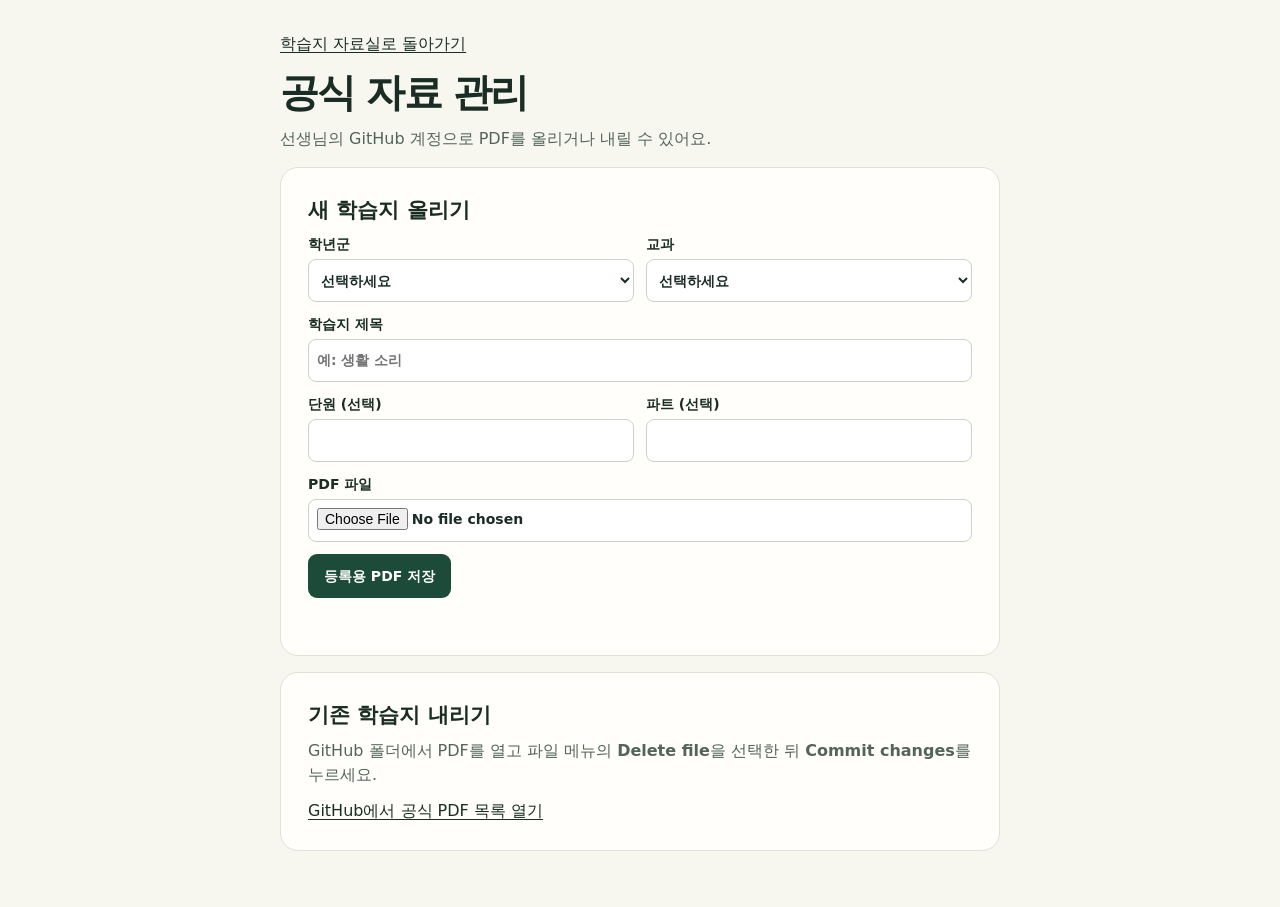
==== admin.html @ b0caa613 "Withdraw old Korean worksheet and add owner upload page" ====
<!doctype html>
<html lang="ko">
<head>
<meta charset="utf-8">
<meta name="viewport" content="width=device-width, initial-scale=1">
<meta name="robots" content="noindex, follow">
<title>공식 자료 관리 | 꾸준히 학습지</title>
<link rel="stylesheet" href="style.css?v=3">
<style>
.admin{max-width:720px;margin-block:32px 56px}
.admin h1{margin:8px 0 4px;font-size:clamp(28px,5vw,39px);letter-spacing:-.045em}
.admin h2{margin:0 0 8px;font-size:21px}
.admin p{margin:0 0 12px;color:var(--muted)}
.admin-panel{border:1px solid var(--line);background:var(--white);border-radius:var(--radius);padding:clamp(15px,4vw,27px);margin-top:16px}
.admin-row{display:grid;grid-template-columns:1fr 1fr;gap:12px}
.admin label{display:grid;gap:4px;margin-bottom:12px;font-size:14px;font-weight:750}
.admin input,.admin select{width:100%;min-width:0;min-height:43px;background:#fff;border:1px solid #c8d5c8;border-radius:8px;padding:8px;color:var(--ink)}
.admin a:not(.button){text-decoration:underline;text-underline-offset:3px}
.admin .button{white-space:normal;text-align:center}
#upload-steps{margin-top:14px;background:#edf4e9;border-radius:10px;padding:14px;overflow-wrap:anywhere}
#upload-steps p{margin-bottom:8px}
.admin .form-status{margin:8px 0 0;min-height:1.35em}
@media(max-width:420px){.admin-row{gap:8px}}
</style>
<script src="admin.js" defer></script>
</head>
<body>
<main class="wrap admin">
  <a href="./">학습지 자료실로 돌아가기</a>
  <h1>공식 자료 관리</h1>
  <p>선생님의 GitHub 계정으로 PDF를 올리거나 내릴 수 있어요.</p>
  <section class="admin-panel" aria-labelledby="upload-title">
    <h2 id="upload-title">새 학습지 올리기</h2>
    <form id="prepare-pdf">
      <div class="admin-row">
        <label>학년군<select name="grade" required>
          <option value="">선택하세요</option><option>초등 1~2학년</option><option>초등 3~4학년</option><option>초등 5~6학년</option><option>중등 1~3학년</option><option>고등 1~3학년</option>
        </select></label>
        <label>교과<select name="subject" required>
          <option value="">선택하세요</option><option>국어</option><option>수학</option><option>일상생활</option>
        </select></label>
      </div>
      <label>학습지 제목<input name="title" required maxlength="70" placeholder="예: 생활 소리"></label>
      <div class="admin-row">
        <label>단원 (선택)<input name="unit" type="number" min="1" max="99" step="1"></label>
        <label>파트 (선택)<input name="part" type="number" min="1" max="99" step="1"></label>
      </div>
      <label>PDF 파일<input name="pdf" type="file" accept=".pdf,application/pdf" required></label>
      <button class="button button-green" type="submit">등록용 PDF 저장</button>
      <p class="form-status" id="prepare-status" role="status"></p>
    </form>
    <div id="upload-steps" hidden>
      <p><strong>저장할 파일</strong> <span id="prepared-name"></span></p>
      <p>아래 버튼을 눌러 저장한 PDF를 선택하고 <strong>Commit changes</strong>를 누르세요. 배포가 끝나면 자료실에 표시됩니다.</p>
      <a class="button button-green" href="https://github.com/zxc3285123-web/kkujunhi-worksheets/upload/main/materials" target="_blank" rel="noopener">GitHub에서 PDF 올리기</a>
    </div>
    <noscript><p>파일 이름 자동 지정에는 자바스크립트가 필요해요. 아래 GitHub 폴더의 안내에 따라 직접 올릴 수 있어요.</p></noscript>
  </section>
  <section class="admin-panel" aria-labelledby="remove-title">
    <h2 id="remove-title">기존 학습지 내리기</h2>
    <p>GitHub 폴더에서 PDF를 열고 파일 메뉴의 <strong>Delete file</strong>을 선택한 뒤 <strong>Commit changes</strong>를 누르세요.</p>
    <a href="https://github.com/zxc3285123-web/kkujunhi-worksheets/tree/main/materials" target="_blank" rel="noopener">GitHub에서 공식 PDF 목록 열기</a>
  </section>
</main>
</body>
</html>
---- style.css ----
:root{color-scheme:light;--ink:#192d24;--muted:#53655a;--green:#1c4b39;--deep:#123e30;--bg:#f7f7ef;--line:#dce3d8;--white:#fffefa;--yellow:#f1e299;--radius:18px;font-family:"Pretendard","Apple SD Gothic Neo","Malgun Gothic",system-ui,sans-serif}
*{box-sizing:border-box}body{margin:0;background:var(--bg);color:var(--ink);line-height:1.5;word-break:keep-all}a{color:inherit;text-decoration:none}button,input,select,textarea{font:inherit}button{color:inherit;cursor:pointer}button:focus-visible,a:focus-visible,input:focus-visible,select:focus-visible,textarea:focus-visible{outline:3px solid #a56d0b;outline-offset:3px}[hidden]{display:none!important}.wrap{width:min(1220px,calc(100% - 80px));margin-inline:auto}.sr-only,.skip:not(:focus){position:absolute;width:1px;height:1px;overflow:hidden;clip-path:inset(50%)}.skip:focus{position:absolute;z-index:9;background:#fff;padding:12px;top:6px;left:6px}.header{border-bottom:1px solid #e3e6dc;background:#fafaf4}.header-inner{min-height:76px;display:flex;align-items:center;justify-content:space-between;gap:24px}.brand{font-size:19px;display:flex;align-items:center;font-weight:850;gap:11px;line-height:1.15;letter-spacing:-.045em}.brand small{display:block;margin-top:5px;color:var(--muted);font-weight:650;font-size:11px;letter-spacing:0}.brand-icon{display:grid;place-items:center;width:42px;height:42px;background:#204d3c;color:#fff;border-radius:13px}.brand-icon svg{width:23px;height:23px}.header nav{display:flex;gap:32px;align-self:stretch;align-items:stretch;font-size:14px;font-weight:750}.header nav a{display:grid;place-items:center;border-bottom:3px solid transparent;padding:3px 5px 0;color:var(--muted)}.header nav a[aria-current]{border-bottom-color:#327256;color:var(--deep)}.button{display:inline-flex;align-items:center;justify-content:center;gap:8px;min-height:44px;padding:9px 15px;border-radius:9px;border:1px solid transparent;font-size:14px;font-weight:750;white-space:nowrap}.button:hover{filter:brightness(.94)}svg{width:18px;height:18px;vertical-align:middle;flex-shrink:0}.share-top,.community-share{background:#edf2e8;border-color:#d2dfd2;color:#234b39}.button-green{background:var(--green);color:#fff}.hero{position:relative;isolation:isolate;display:flex;align-items:center;min-height:394px;margin-top:31px;border-radius:24px;overflow:hidden;background:var(--deep);color:#fff;box-shadow:0 9px 22px #2445331a}.hero-copy{position:relative;z-index:2;padding:41px 0 45px 52px}.eyebrow{display:flex;align-items:center;gap:8px;color:#e0edc6;font-weight:720;font-size:14px;margin:0 0 13px;letter-spacing:.035em}.eyebrow>span{width:7px;height:7px;border-radius:50%;background:#e0df8b}.hero h1{font-size:clamp(58px,6vw,88px);font-weight:880;letter-spacing:-.09em;line-height:.99;margin:0}.hero h1 span{color:#e9d87d}.hero-description{color:#d6e6d9;margin:20px 0 23px;font-size:15px;line-height:1.65}.hero-actions{display:flex;flex-wrap:wrap;gap:10px}.button-cream{background:#f5e8ad;color:#233c28}.button-ghost{border-color:#a6c3af65;color:#f1f8e9;background:#ffffff0a}.hero-art{position:absolute;z-index:1;right:0;top:0;height:100%;width:55%;background-image:radial-gradient(#bdd5b349 1px,transparent 1px);background-size:18px 18px;mask-image:linear-gradient(to right,transparent,#000 11%);pointer-events:none}.art-orbit{position:absolute;right:11%;top:4%;width:355px;height:355px;border-radius:50%;background:#326751;border:1px solid #86ac8d42;box-shadow:0 0 0 22px #a5be9318}.paper{position:absolute;width:clamp(145px,19vw,260px);height:auto;border-radius:9px;border:5px solid #fffef5;box-shadow:0 15px 30px #05231675}.paper-back{right:41%;top:13%;transform:rotate(-14deg)}.paper-front{right:17%;top:12%;transform:rotate(11deg)}.art-star,.art-spark,.art-dot{position:absolute;z-index:2;color:#f3e397;line-height:1}.art-spark{font-size:52px;right:7%;top:15%}.art-star{font-size:35px;left:16%;top:70%}.art-dot{right:12%;bottom:17%;width:8px;height:8px;border-radius:50%;background:#e8db9c}.print-label{position:absolute;z-index:2;right:10%;bottom:10%;transform:rotate(-7deg);background:#f1e19a;color:#294636;border:1px solid #564a2e35;border-radius:8px;padding:9px 13px;box-shadow:0 4px 12px #18372747;font-weight:800;font-size:13px;display:flex;align-items:center;gap:6px}.workspace{display:grid;grid-template-columns:216px minmax(0,1fr);gap:32px;margin-top:33px;scroll-margin-top:16px;align-items:start;outline:none}.sidebar{border:1px solid var(--line);border-radius:var(--radius);background:var(--white);padding:17px 13px}.sidebar h2{font-size:16px;margin:0 7px 13px;display:flex;gap:8px;align-items:center}.sidebar h2 svg{color:#356e56}.grade-group{margin:11px 0 4px;padding:0 9px;font-size:11px;color:var(--muted);font-weight:800}.grade-button{display:flex;align-items:center;justify-content:space-between;gap:3px;border:1px solid transparent;border-radius:8px;background:transparent;width:100%;text-align:left;font-size:13px;font-weight:650;min-height:36px;padding:6px 9px}.grade-button:hover,.grade-button[aria-pressed=true]{background:#e6efe4;color:#1d5138}.grade-button[aria-pressed=true]{border-color:#dce8db;font-weight:800}.grade-button span{font-size:11px;color:#4b6a55}.section-heading{min-height:66px;display:flex;gap:12px;align-items:flex-start;justify-content:space-between}.section-heading h2{font-size:30px;line-height:1.18;letter-spacing:-.065em;margin:0 0 7px}.section-heading p{font-size:14px;color:var(--muted);margin:0}.toolbar{display:flex;flex-wrap:wrap;justify-content:space-between;gap:10px;margin-top:13px;padding-bottom:13px;border-bottom:1px solid var(--line)}#subject-filter{display:flex;flex-wrap:wrap;gap:6px}.subject-button{min-height:41px;padding:7px 12px;border:1px solid var(--line);border-radius:8px;background:var(--white);font-size:13px;font-weight:760}.subject-button:hover{background:#eef2e8}.subject-button[aria-pressed=true]{background:var(--green);border-color:var(--green);color:#fff}.search{display:flex;align-items:center;gap:7px;min-height:41px;max-width:100%;width:220px;padding:0 10px;background:var(--white);border:1px solid var(--line);border-radius:8px;color:var(--muted)}.search:focus-within{outline:2px solid #508267;outline-offset:2px}.search input{min-width:0;width:100%;border:none;outline:none!important;background:transparent;color:var(--ink);font-size:13px}.results{display:flex;justify-content:space-between;align-items:center;min-height:43px;font-size:13px;font-weight:750;color:var(--muted)}.results p{margin:0}.reset{border:0;background:none;text-decoration:underline;min-height:40px;font-size:13px}.cards{display:grid;grid-template-columns:repeat(3,minmax(0,1fr));gap:15px}.card{overflow:hidden;display:flex;flex-direction:column;border:1px solid var(--line);border-radius:14px;background:var(--white)}.card-preview{height:150px;overflow:hidden;text-align:center;display:flex;align-items:flex-start;justify-content:center;border:0;width:100%;padding:10px 10px 0;background:var(--subject-color);position:relative}.card-preview:hover img{transform:translateY(-3px)}.card-preview img{width:min(70%,193px);height:auto;box-shadow:0 4px 14px #132f292f;border-radius:5px;transition:transform .16s ease}.card-preview>span{position:absolute;left:9px;top:9px;background:#fffef9;margin:0;padding:3px 6px;border-radius:5px;color:var(--ink);font-size:11px;font-weight:800}.card-body{padding:13px;flex:1;display:flex;flex-direction:column}.meta,.card p{font-size:12px;color:var(--muted);margin:0 0 8px}.meta{display:flex;align-items:center;flex-wrap:wrap;gap:5px;font-weight:750}.tag{background:var(--subject-color);padding:2px 6px;border-radius:5px;color:var(--ink)}.card h3{font-size:18px;letter-spacing:-.055em;line-height:1.28;margin:0 0 7px;overflow-wrap:anywhere}.card p{overflow-wrap:anywhere}.card-actions{display:flex;gap:6px;margin-top:auto;padding-top:5px;flex-wrap:wrap}.card-actions .button{font-size:12px;padding:7px 9px;min-height:39px;flex:1}.card-actions .secondary{background:#f3f5ef;border-color:#e0e7dc}.empty,.network-note{grid-column:1/-1;border:1px dashed #c9dacb;border-radius:13px;padding:20px;background:#f9faf4;font-size:14px;color:var(--muted)}.empty{padding:36px 18px;text-align:center}.empty h3{margin:0 0 6px;color:var(--ink);font-size:19px}.empty p{margin:0}.network-note{margin:0 0 12px}.network-note a{text-decoration:underline}.footer{margin-top:48px;border-top:1px solid var(--line);padding:20px 0;color:var(--muted);font-size:12px}.footer-inner,.footer-inner div{display:flex;justify-content:space-between;flex-wrap:wrap;gap:12px}.footer a:hover{text-decoration:underline}.footer svg{width:13px;height:13px}dialog{width:min(680px,calc(100% - 25px));max-height:calc(100dvh - 25px);border:1px solid var(--line);border-radius:18px;box-shadow:0 20px 70px #0524194a;background:var(--white);color:var(--ink);padding:22px}dialog::backdrop{background:#10271db0}.dialog-top{display:flex;justify-content:space-between;align-items:center;gap:10px}.dialog-top h2{margin:0;line-height:1.3;letter-spacing:-.055em}.icon-button{display:grid;place-items:center;width:41px;height:41px;background:#eff3ea;border:0;border-radius:9px}.dialog-actions{display:flex;justify-content:flex-end;flex-wrap:wrap;gap:8px;margin-top:15px}#detail-meta,.share-help,.form-note{font-size:14px;color:var(--muted)}#detail-images{display:grid;grid-template-columns:repeat(2,minmax(0,1fr));gap:10px}#detail-images figure{margin:0;text-align:center;font-size:12px;color:var(--muted)}#detail-images img{width:100%;height:auto;display:block;border:1px solid var(--line);border-radius:9px}#share-dialog{max-width:510px}#share-form label{display:grid;gap:4px;margin-bottom:11px;font-size:14px;font-weight:750}#share-form input,#share-form select,#share-form textarea{border:1px solid #c8d5c8;border-radius:8px;background:#fff;color:var(--ink);padding:9px;width:100%;min-height:43px}.field-row{display:grid;grid-template-columns:1fr 1fr;gap:10px}.form-note{background:#eef3e8;border-radius:8px;padding:9px;margin:0;font-size:13px}
@media(max-width:980px){.wrap{width:calc(100% - 44px)}.workspace{grid-template-columns:177px minmax(0,1fr);gap:18px}.hero-copy{padding-left:33px}.hero-art{width:51%}.art-orbit{right:8%;top:15%;width:280px;height:280px}.paper{top:21%;width:clamp(130px,21vw,200px)}.cards{grid-template-columns:repeat(2,minmax(0,1fr))}}
@media(max-width:680px){.wrap{width:calc(100% - 26px)}.header-inner{min-height:70px;display:grid;grid-template-columns:1fr auto;gap:0 8px;padding-top:8px}.brand{font-size:17px}.brand-icon{width:36px;height:36px}.header nav{grid-row:2;grid-column:1/-1;gap:18px;min-height:40px;font-size:13px}.share-top{grid-column:2;grid-row:1;min-height:38px;font-size:12px}.hero{min-height:0;margin-top:15px;border-radius:17px}.hero-copy{padding:25px 15px 24px;width:100%}.hero h1{font-size:clamp(48px,10vw,66px)}.hero-description{margin:13px 0;font-size:13px;max-width:60%}.desktop{display:none}.hero-actions{gap:6px}.hero-actions .button{padding:7px 9px;font-size:12px;min-height:39px}.hero-art{width:46%;height:77%;top:10px}.art-orbit{width:155px;height:155px;top:12%;right:0}.paper{border-width:3px;width:66%;border-radius:5px}.paper-back{right:33%;top:21%}.paper-front{right:10%;top:19%}.art-star,.print-label{display:none}.art-spark{font-size:27px;right:8%;top:8%}.workspace{display:block;margin-top:19px}.sidebar{padding:9px 10px;margin-bottom:18px}.sidebar h2{margin:0 4px 6px;font-size:14px}#grade-filter{display:flex;flex-wrap:wrap;gap:4px}.grade-group{display:none}.grade-button{width:auto;min-height:37px;font-size:12px;padding:5px 7px}.grade-button span{display:none}.section-heading{min-height:auto}.section-heading h2{font-size:25px}.section-heading p{font-size:13px}.toolbar{margin-top:10px;gap:7px}.search{width:100%}.cards{gap:8px}.card-body{padding:9px}.card h3{font-size:16px}.card-preview{height:111px}.card-preview img{width:81%}.card-actions .button{padding:6px;font-size:11px;min-height:40px}.community-share{font-size:12px;padding-inline:8px}.footer{margin-top:30px}}
@media(max-width:350px){.cards{grid-template-columns:1fr}}
@media(prefers-reduced-motion:reduce){*,*::before,*::after{scroll-behavior:auto!important;transition:none!important}}
.header-inner:not(:has(.share-top)){justify-content:space-between}
.board-intro{margin-top:31px;padding:32px;border-radius:var(--radius);background:#e5efe6;border:1px solid var(--line)}
.board-intro h1{margin:0;font-size:clamp(27px,4vw,43px);line-height:1.2;letter-spacing:-.065em}
.board-intro p{margin:9px 0 16px;color:var(--muted)}
.policy{max-width:760px;min-height:60vh;padding-top:30px}
.policy a{text-decoration:underline}
@media(max-width:680px){.board-intro{margin-top:15px;padding:20px}.board-intro p{font-size:14px}}
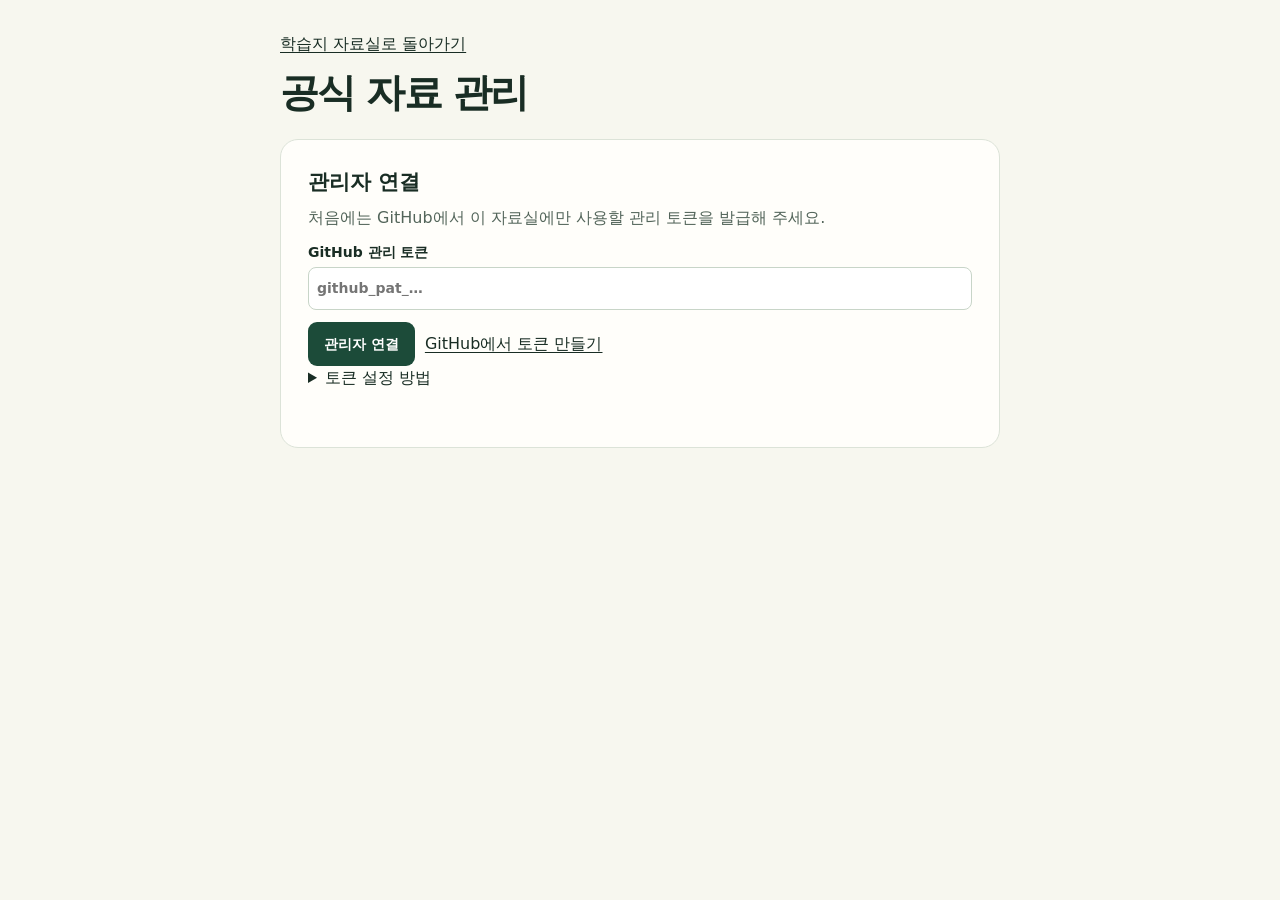
==== commit 16da3f8f: "Publish and withdraw official PDFs directly from owner dashboard" ====
--- a/admin.html
+++ b/admin.html
@@ -4,6 +4,8 @@
 <meta charset="utf-8">
 <meta name="viewport" content="width=device-width, initial-scale=1">
 <meta name="robots" content="noindex, follow">
+<meta name="referrer" content="no-referrer">
+<meta http-equiv="Content-Security-Policy" content="default-src 'none'; script-src 'self'; style-src 'self' 'unsafe-inline'; connect-src https://api.github.com; base-uri 'none'; form-action 'none'">
 <title>공식 자료 관리 | 꾸준히 학습지</title>
 <link rel="stylesheet" href="style.css?v=3">
 <style>
@@ -17,21 +19,51 @@
 .admin input,.admin select{width:100%;min-width:0;min-height:43px;background:#fff;border:1px solid #c8d5c8;border-radius:8px;padding:8px;color:var(--ink)}
 .admin a:not(.button){text-decoration:underline;text-underline-offset:3px}
 .admin .button{white-space:normal;text-align:center}
-#upload-steps{margin-top:14px;background:#edf4e9;border-radius:10px;padding:14px;overflow-wrap:anywhere}
-#upload-steps p{margin-bottom:8px}
+.admin fieldset{border:0;margin:0;padding:0;min-width:0}
+.admin .form-actions{display:flex;flex-wrap:wrap;align-items:center;gap:10px}
+.admin .secondary{background:#eaf0e8}
+.admin button:disabled{opacity:.55;cursor:default}
+#published-files{padding:0;list-style:none;margin:0}
+#published-files li{display:flex;align-items:center;justify-content:space-between;gap:12px;padding:10px 0;border-top:1px solid var(--line)}
+#published-files a{display:block;overflow-wrap:anywhere;font-weight:750}
+#published-files small{color:var(--muted)}
+.admin .remove{background:#f9eded;color:#813333;flex-shrink:0}
 .admin .form-status{margin:8px 0 0;min-height:1.35em}
 @media(max-width:420px){.admin-row{gap:8px}}
 </style>
-<script src="admin.js" defer></script>
+<script src="admin.js?v=2" defer></script>
 </head>
 <body>
 <main class="wrap admin">
   <a href="./">학습지 자료실로 돌아가기</a>
   <h1>공식 자료 관리</h1>
-  <p>선생님의 GitHub 계정으로 PDF를 올리거나 내릴 수 있어요.</p>
+  <section class="admin-panel" aria-labelledby="connect-title">
+    <h2 id="connect-title">관리자 연결</h2>
+    <form id="connect-form">
+      <p>처음에는 GitHub에서 이 자료실에만 사용할 관리 토큰을 발급해 주세요.</p>
+      <label>GitHub 관리 토큰<input name="token" type="password" placeholder="github_pat_…" minlength="20" autocomplete="off" spellcheck="false" required></label>
+      <div class="form-actions">
+        <button class="button button-green" type="submit">관리자 연결</button>
+        <a href="https://github.com/settings/personal-access-tokens/new" target="_blank" rel="noopener noreferrer">GitHub에서 토큰 만들기</a>
+      </div>
+      <details>
+        <summary>토큰 설정 방법</summary>
+        <ol>
+          <li>토큰 이름을 ‘꾸준히 학습지’로 정하고 만료일을 선택하세요.</li>
+          <li><strong>Repository access</strong>에서 <strong>Only select repositories</strong>를 선택하고 <strong>kkujunhi-worksheets</strong>만 선택하세요.</li>
+          <li><strong>Permissions</strong>에서 <strong>Contents</strong>에 <strong>Read and write</strong>를 지정하고 <strong>Generate token</strong>을 누르세요.</li>
+          <li>발급된 토큰을 위 입력칸에 붙여넣으세요. 토큰은 이 화면을 닫으면 다시 입력해야 합니다.</li>
+        </ol>
+      </details>
+    </form>
+    <button id="disconnect" class="button secondary" type="button" hidden>연결 해제</button>
+    <p class="form-status" id="connection-status" role="status"></p>
+  </section>
+  <div id="management" hidden>
   <section class="admin-panel" aria-labelledby="upload-title">
     <h2 id="upload-title">새 학습지 올리기</h2>
-    <form id="prepare-pdf">
+    <form id="publish-form">
+      <fieldset id="publish-fields">
       <div class="admin-row">
         <label>학년군<select name="grade" required>
           <option value="">선택하세요</option><option>초등 1~2학년</option><option>초등 3~4학년</option><option>초등 5~6학년</option><option>중등 1~3학년</option><option>고등 1~3학년</option>
@@ -46,21 +78,19 @@
         <label>파트 (선택)<input name="part" type="number" min="1" max="99" step="1"></label>
       </div>
       <label>PDF 파일<input name="pdf" type="file" accept=".pdf,application/pdf" required></label>
-      <button class="button button-green" type="submit">등록용 PDF 저장</button>
-      <p class="form-status" id="prepare-status" role="status"></p>
+      <button class="button button-green" type="submit">PDF 등록</button>
+      </fieldset>
     </form>
-    <div id="upload-steps" hidden>
-      <p><strong>저장할 파일</strong> <span id="prepared-name"></span></p>
-      <p>아래 버튼을 눌러 저장한 PDF를 선택하고 <strong>Commit changes</strong>를 누르세요. 배포가 끝나면 자료실에 표시됩니다.</p>
-      <a class="button button-green" href="https://github.com/zxc3285123-web/kkujunhi-worksheets/upload/main/materials" target="_blank" rel="noopener">GitHub에서 PDF 올리기</a>
-    </div>
-    <noscript><p>파일 이름 자동 지정에는 자바스크립트가 필요해요. 아래 GitHub 폴더의 안내에 따라 직접 올릴 수 있어요.</p></noscript>
+    <p class="form-status" id="publish-status" role="status"></p>
   </section>
   <section class="admin-panel" aria-labelledby="remove-title">
-    <h2 id="remove-title">기존 학습지 내리기</h2>
-    <p>GitHub 폴더에서 PDF를 열고 파일 메뉴의 <strong>Delete file</strong>을 선택한 뒤 <strong>Commit changes</strong>를 누르세요.</p>
-    <a href="https://github.com/zxc3285123-web/kkujunhi-worksheets/tree/main/materials" target="_blank" rel="noopener">GitHub에서 공식 PDF 목록 열기</a>
+    <h2 id="remove-title">게시된 학습지</h2>
+    <p>내릴 자료를 찾아 <strong>내리기</strong>를 누르세요. 공개 자료실에는 배포가 끝나면 반영됩니다.</p>
+    <ul id="published-files"></ul>
+    <p class="form-status" id="remove-status" role="status"></p>
   </section>
+  </div>
+  <noscript><p>사이트에서 자료를 관리하려면 자바스크립트를 켜 주세요.</p></noscript>
 </main>
 </body>
 </html>
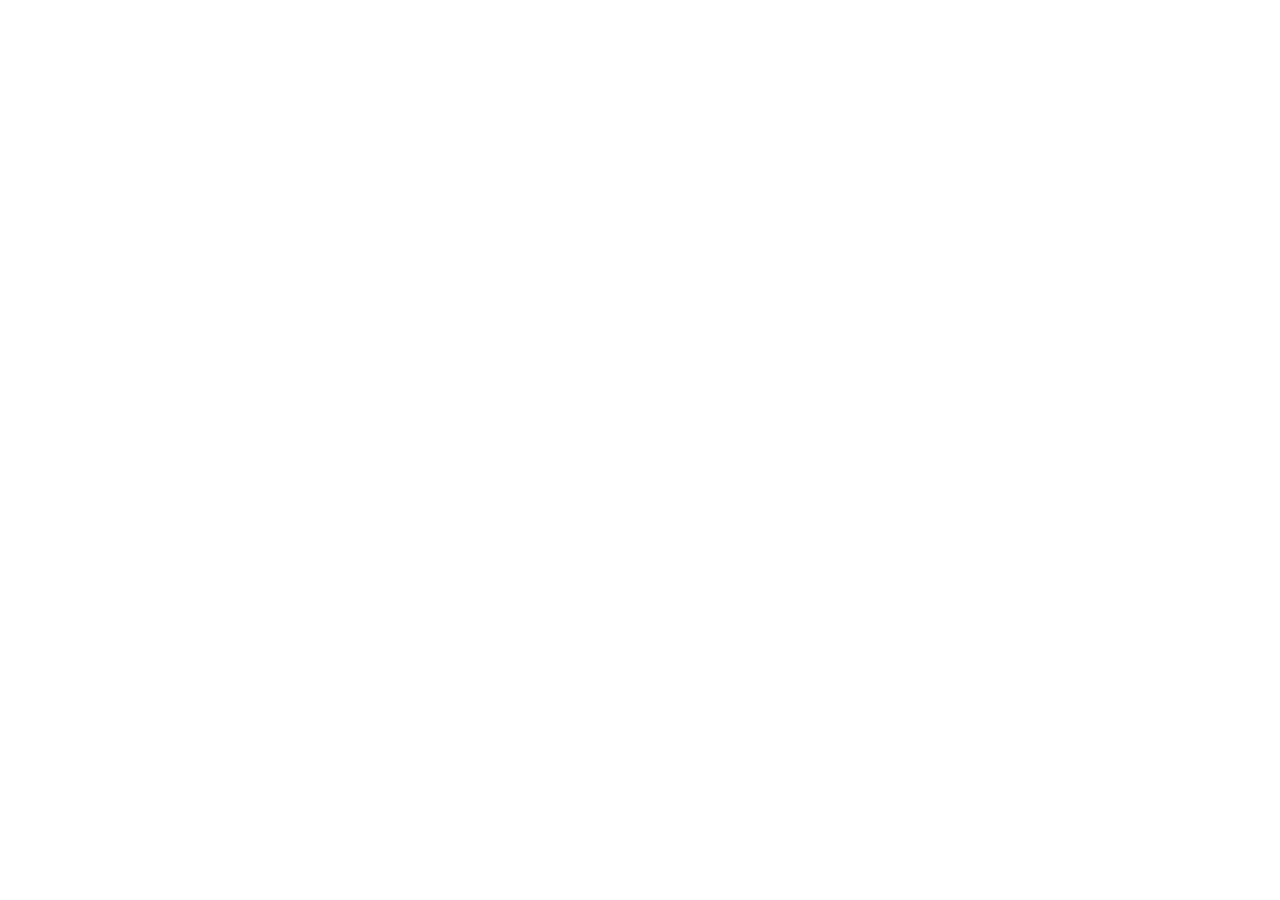
==== commit f82ea781: "Use signed-in publishing and persistent PDF storage without GitHub tokens" ====
--- a/admin.html
+++ b/admin.html
@@ -3,94 +3,9 @@
 <head>
 <meta charset="utf-8">
 <meta name="viewport" content="width=device-width, initial-scale=1">
-<meta name="robots" content="noindex, follow">
-<meta name="referrer" content="no-referrer">
-<meta http-equiv="Content-Security-Policy" content="default-src 'none'; script-src 'self'; style-src 'self' 'unsafe-inline'; connect-src https://api.github.com; base-uri 'none'; form-action 'none'">
+<meta name="robots" content="noindex">
+<meta http-equiv="refresh" content="0; url=https://kkujunhi-materials-manager.zxc3285.chatgpt.site/">
 <title>공식 자료 관리 | 꾸준히 학습지</title>
-<link rel="stylesheet" href="style.css?v=3">
-<style>
-.admin{max-width:720px;margin-block:32px 56px}
-.admin h1{margin:8px 0 4px;font-size:clamp(28px,5vw,39px);letter-spacing:-.045em}
-.admin h2{margin:0 0 8px;font-size:21px}
-.admin p{margin:0 0 12px;color:var(--muted)}
-.admin-panel{border:1px solid var(--line);background:var(--white);border-radius:var(--radius);padding:clamp(15px,4vw,27px);margin-top:16px}
-.admin-row{display:grid;grid-template-columns:1fr 1fr;gap:12px}
-.admin label{display:grid;gap:4px;margin-bottom:12px;font-size:14px;font-weight:750}
-.admin input,.admin select{width:100%;min-width:0;min-height:43px;background:#fff;border:1px solid #c8d5c8;border-radius:8px;padding:8px;color:var(--ink)}
-.admin a:not(.button){text-decoration:underline;text-underline-offset:3px}
-.admin .button{white-space:normal;text-align:center}
-.admin fieldset{border:0;margin:0;padding:0;min-width:0}
-.admin .form-actions{display:flex;flex-wrap:wrap;align-items:center;gap:10px}
-.admin .secondary{background:#eaf0e8}
-.admin button:disabled{opacity:.55;cursor:default}
-#published-files{padding:0;list-style:none;margin:0}
-#published-files li{display:flex;align-items:center;justify-content:space-between;gap:12px;padding:10px 0;border-top:1px solid var(--line)}
-#published-files a{display:block;overflow-wrap:anywhere;font-weight:750}
-#published-files small{color:var(--muted)}
-.admin .remove{background:#f9eded;color:#813333;flex-shrink:0}
-.admin .form-status{margin:8px 0 0;min-height:1.35em}
-@media(max-width:420px){.admin-row{gap:8px}}
-</style>
-<script src="admin.js?v=2" defer></script>
 </head>
-<body>
-<main class="wrap admin">
-  <a href="./">학습지 자료실로 돌아가기</a>
-  <h1>공식 자료 관리</h1>
-  <section class="admin-panel" aria-labelledby="connect-title">
-    <h2 id="connect-title">관리자 연결</h2>
-    <form id="connect-form">
-      <p>처음에는 GitHub에서 이 자료실에만 사용할 관리 토큰을 발급해 주세요.</p>
-      <label>GitHub 관리 토큰<input name="token" type="password" placeholder="github_pat_…" minlength="20" autocomplete="off" spellcheck="false" required></label>
-      <div class="form-actions">
-        <button class="button button-green" type="submit">관리자 연결</button>
-        <a href="https://github.com/settings/personal-access-tokens/new" target="_blank" rel="noopener noreferrer">GitHub에서 토큰 만들기</a>
-      </div>
-      <details>
-        <summary>토큰 설정 방법</summary>
-        <ol>
-          <li>토큰 이름을 ‘꾸준히 학습지’로 정하고 만료일을 선택하세요.</li>
-          <li><strong>Repository access</strong>에서 <strong>Only select repositories</strong>를 선택하고 <strong>kkujunhi-worksheets</strong>만 선택하세요.</li>
-          <li><strong>Permissions</strong>에서 <strong>Contents</strong>에 <strong>Read and write</strong>를 지정하고 <strong>Generate token</strong>을 누르세요.</li>
-          <li>발급된 토큰을 위 입력칸에 붙여넣으세요. 토큰은 이 화면을 닫으면 다시 입력해야 합니다.</li>
-        </ol>
-      </details>
-    </form>
-    <button id="disconnect" class="button secondary" type="button" hidden>연결 해제</button>
-    <p class="form-status" id="connection-status" role="status"></p>
-  </section>
-  <div id="management" hidden>
-  <section class="admin-panel" aria-labelledby="upload-title">
-    <h2 id="upload-title">새 학습지 올리기</h2>
-    <form id="publish-form">
-      <fieldset id="publish-fields">
-      <div class="admin-row">
-        <label>학년군<select name="grade" required>
-          <option value="">선택하세요</option><option>초등 1~2학년</option><option>초등 3~4학년</option><option>초등 5~6학년</option><option>중등 1~3학년</option><option>고등 1~3학년</option>
-        </select></label>
-        <label>교과<select name="subject" required>
-          <option value="">선택하세요</option><option>국어</option><option>수학</option><option>일상생활</option>
-        </select></label>
-      </div>
-      <label>학습지 제목<input name="title" required maxlength="70" placeholder="예: 생활 소리"></label>
-      <div class="admin-row">
-        <label>단원 (선택)<input name="unit" type="number" min="1" max="99" step="1"></label>
-        <label>파트 (선택)<input name="part" type="number" min="1" max="99" step="1"></label>
-      </div>
-      <label>PDF 파일<input name="pdf" type="file" accept=".pdf,application/pdf" required></label>
-      <button class="button button-green" type="submit">PDF 등록</button>
-      </fieldset>
-    </form>
-    <p class="form-status" id="publish-status" role="status"></p>
-  </section>
-  <section class="admin-panel" aria-labelledby="remove-title">
-    <h2 id="remove-title">게시된 학습지</h2>
-    <p>내릴 자료를 찾아 <strong>내리기</strong>를 누르세요. 공개 자료실에는 배포가 끝나면 반영됩니다.</p>
-    <ul id="published-files"></ul>
-    <p class="form-status" id="remove-status" role="status"></p>
-  </section>
-  </div>
-  <noscript><p>사이트에서 자료를 관리하려면 자바스크립트를 켜 주세요.</p></noscript>
-</main>
-</body>
+<body><main><h1>공식 자료 관리</h1><p><a href="https://kkujunhi-materials-manager.zxc3285.chatgpt.site/">관리 화면 열기</a></p></main></body>
 </html>
